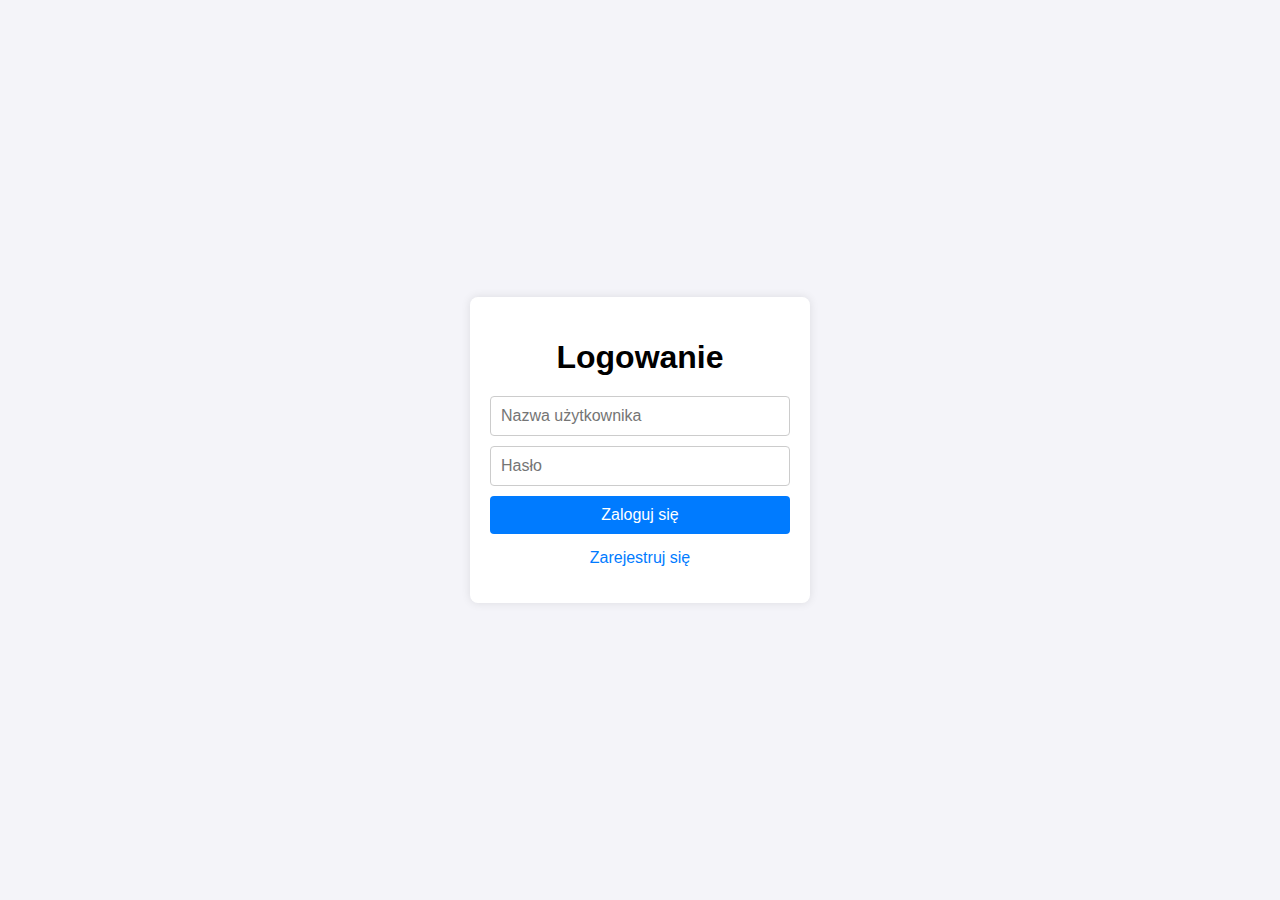
==== index.html @ 0eebd6fc "first commit" ====
<!DOCTYPE html>
<html lang="pl">
  <head>
    <meta charset="UTF-8" />
    <meta name="viewport" content="width=device-width, initial-scale=1.0" />
    <title>Logowanie</title>
    <link rel="stylesheet" href="style.css" />
  </head>
  <body>
    <div class="login-container">
      <h1>Logowanie</h1>
      <form action="login.php" method="POST">
        <input
          type="text"
          name="username"
          placeholder="Nazwa użytkownika"
          required
        />
        <input type="password" name="password" placeholder="Hasło" required />
        <button type="submit">Zaloguj się</button>
        <p><a href="register.html">Zarejestruj się</a></p>
      </form>
    </div>
  </body>
</html>
---- style.css ----
body {
    font-family: Arial, sans-serif;
    background-color: #f4f4f9;
    margin: 0;
    padding: 0;
    display: flex;
    justify-content: center;
    align-items: center;
    height: 100vh;
}

.login-container {
    background: white;
    padding: 20px;
    border-radius: 8px;
    box-shadow: 0 0 10px rgba(0, 0, 0, 0.1);
    width: 300px;
}

h1 {
    text-align: center;
    margin-bottom: 20px;
}

form {
    display: flex;
    flex-direction: column;
}

input {
    margin-bottom: 10px;
    padding: 10px;
    font-size: 16px;
    border: 1px solid #ccc;
    border-radius: 4px;   
}

button {
    padding: 10px;
    background-color: #007bff;
    color: white;
    border: none;
    border-radius: 4px;
    font-size: 16px;
    cursor: pointer;
}

button:hover {
    background-color: #0056b3;
}

select {
    margin-bottom: 10px;
    padding: 10px;
    font-size: 16px;
    border: 1px solid #ccc;
    border-radius: 4px;
    background-color: white;
}


p {
    text-align: center;
    margin-top: 15px;
}

a {
    color: #007bff;
    text-decoration: none;
}

a:hover {
    text-decoration: underline;
}
.logout-button {
    display: inline-block;
    padding: 10px;
    background-color: #4CAF50;
    color: white;
    text-decoration: none;
    border-radius: 4px;
    margin-top: 10px;
    margin-bottom: 10px;
    font-weight: bold;
}
.logout-button:hover {
    background-color: green;
}

.cancel-button {
    display: inline-block;
    padding: 10px 20px;
    background-color: rgb(241, 56, 56);
    color: white;
    text-decoration: none;
    border-radius: 4px;
    text-align: center;
    width: fit-content;
    min-width: 100px;
    margin: 0 auto;
}
.cancel-button:hover {
    background-color: red;
}
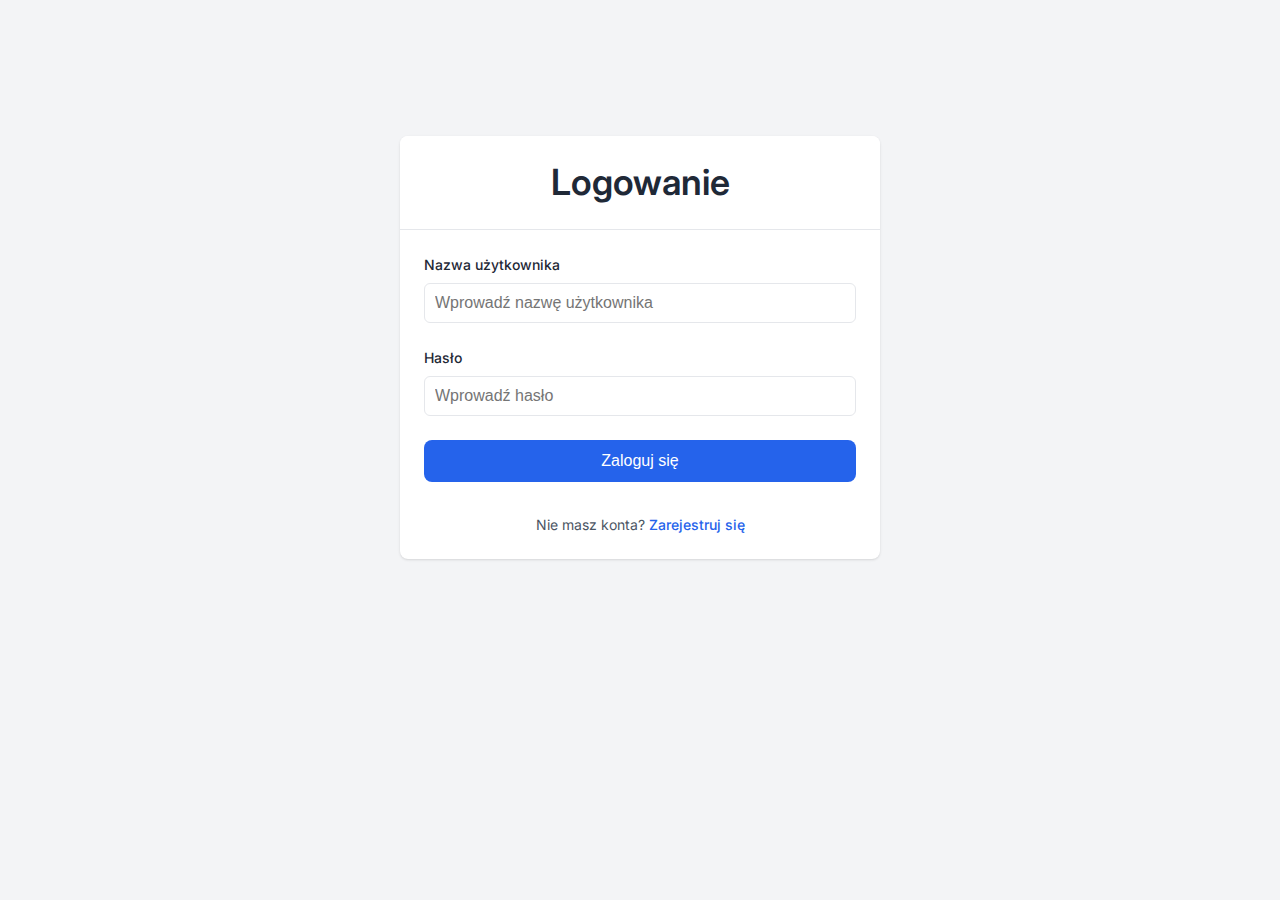
==== commit d8ebf699: "FINALNA WERSJA" ====
--- a/index.html
+++ b/index.html
@@ -3,23 +3,51 @@
   <head>
     <meta charset="UTF-8" />
     <meta name="viewport" content="width=device-width, initial-scale=1.0" />
-    <title>Logowanie</title>
+    <title>Logowanie - System Urlopowy</title>
     <link rel="stylesheet" href="style.css" />
+    <link
+      href="https://fonts.googleapis.com/css2?family=Inter:wght@400;500;600&display=swap"
+      rel="stylesheet"
+    />
   </head>
   <body>
-    <div class="login-container">
-      <h1>Logowanie</h1>
-      <form action="login.php" method="POST">
-        <input
-          type="text"
-          name="username"
-          placeholder="Nazwa użytkownika"
-          required
-        />
-        <input type="password" name="password" placeholder="Hasło" required />
-        <button type="submit">Zaloguj się</button>
-        <p><a href="register.html">Zarejestruj się</a></p>
-      </form>
+    <div class="container">
+      <div class="card form-container fade-in">
+        <div class="header-container">
+          <h1>Logowanie</h1>
+        </div>
+        <form action="login.php" method="POST">
+          <div class="form-group">
+            <label for="username">Nazwa użytkownika</label>
+            <input
+              type="text"
+              id="username"
+              name="username"
+              class="form-control"
+              placeholder="Wprowadź nazwę użytkownika"
+              required
+            />
+          </div>
+          <div class="form-group">
+            <label for="password">Hasło</label>
+            <input
+              type="password"
+              id="password"
+              name="password"
+              class="form-control"
+              placeholder="Wprowadź hasło"
+              required
+            />
+          </div>
+          <div class="form-group">
+            <button type="submit" class="button">Zaloguj się</button>
+          </div>
+          <p class="text-center">
+            Nie masz konta?
+            <a href="register.html" class="text-primary">Zarejestruj się</a>
+          </p>
+        </form>
+      </div>
     </div>
   </body>
 </html>
--- a/style.css
+++ b/style.css
@@ -1,104 +1,531 @@
+:root {
+  --primary-color: #2563eb;
+  --primary-hover: #1d4ed8;
+  --success-color: #059669;
+  --success-hover: #047857;
+  --danger-color: #dc2626;
+  --danger-hover: #b91c1c;
+  --warning-color: #d97706;
+  --text-primary: #1f2937;
+  --text-secondary: #4b5563;
+  --background-light: #f3f4f6;
+  --background-white: #ffffff;
+  --border-color: #e5e7eb;
+  --shadow-sm: 0 1px 2px 0 rgb(0 0 0 / 0.05);
+  --shadow: 0 1px 3px 0 rgb(0 0 0 / 0.1), 0 1px 2px -1px rgb(0 0 0 / 0.1);
+  --shadow-md: 0 4px 6px -1px rgb(0 0 0 / 0.1), 0 2px 4px -2px rgb(0 0 0 / 0.1);
+  --radius-sm: 0.375rem;
+  --radius: 0.5rem;
+  --radius-lg: 0.75rem;
+}
+
+* {
+  margin: 0;
+  padding: 0;
+  box-sizing: border-box;
+}
+
 body {
-    font-family: Arial, sans-serif;
-    background-color: #f4f4f9;
+  font-family: "Inter", system-ui, -apple-system, sans-serif;
+  line-height: 1.5;
+  color: var(--text-primary);
+  background-color: var(--background-light);
+  -webkit-font-smoothing: antialiased;
+}
+
+.container {
+  width: 100%;
+  max-width: 1200px;
+  margin: 0 auto;
+  padding: 1.5rem;
+  padding-top: 6.5rem;
+}
+
+/* Typography */
+h1,
+h2,
+h3,
+h4,
+h5,
+h6 {
+  font-weight: 600;
+  line-height: 1.25;
+  color: var(--text-primary);
+  margin-bottom: 1rem;
+}
+
+h1 {
+  font-size: 2.25rem;
+}
+h2 {
+  font-size: 1.875rem;
+}
+h3 {
+  font-size: 1.5rem;
+}
+
+p {
+  margin-bottom: 1rem;
+  color: var(--text-secondary);
+}
+
+/* Header */
+.header-container {
+  background-color: var(--background-white);
+  padding: 1.5rem;
+  border-radius: var(--radius);
+  margin-bottom: 2rem;
+  display: flex;
+  justify-content: center;
+  align-items: center;
+  gap: 1rem;
+}
+
+/* Buttons */
+.button {
+  display: inline-flex;
+  align-items: center;
+  justify-content: center;
+  padding: 0.625rem 1.25rem;
+  font-size: 0.875rem;
+  font-weight: 500;
+  border-radius: var(--radius);
+  border: none;
+  cursor: pointer;
+  transition: all 0.2s ease;
+  text-decoration: none;
+  gap: 0.5rem;
+  background-color: var(--primary-color);
+  color: white;
+}
+
+.button:hover {
+  background-color: var(--primary-hover);
+  transform: translateY(-1px);
+}
+
+.button-success {
+  background-color: var(--success-color);
+}
+
+.button-success:hover {
+  background-color: var(--success-hover);
+}
+
+.button-danger {
+  background-color: var(--danger-color);
+}
+
+.button-danger:hover {
+  background-color: var(--danger-hover);
+}
+
+.button-warning {
+  background-color: var(--warning-color);
+}
+
+/* Forms */
+.form-container {
+  background-color: var(--background-white);
+  padding: 2rem;
+  border-radius: var(--radius);
+  box-shadow: var(--shadow);
+}
+
+.form-group {
+  margin-bottom: 1.5rem;
+}
+
+.form-group label {
+  display: block;
+  font-size: 0.875rem;
+  font-weight: 500;
+  color: var(--text-primary);
+  margin-bottom: 0.5rem;
+}
+
+.form-control {
+  width: 100%;
+  padding: 0.625rem;
+  font-size: 0.875rem;
+  border: 1px solid var(--border-color);
+  border-radius: var(--radius-sm);
+  background-color: var(--background-white);
+  transition: border-color 0.2s ease;
+}
+
+.form-control:focus {
+  outline: none;
+  border-color: var(--primary-color);
+  box-shadow: 0 0 0 2px rgba(37, 99, 235, 0.1);
+}
+
+textarea.form-control {
+  min-height: 100px;
+  resize: vertical;
+}
+
+/* Tables */
+.table-container {
+  background-color: var(--background-white);
+  border-radius: var(--radius);
+  box-shadow: var(--shadow);
+  overflow: hidden;
+  margin-bottom: 2rem;
+}
+
+table {
+  width: 100%;
+  border-collapse: collapse;
+  font-size: 0.875rem;
+}
+
+th {
+  background-color: var(--background-light);
+  font-weight: 600;
+  text-align: left;
+  padding: 1rem;
+  color: var(--text-primary);
+}
+
+td {
+  padding: 1rem;
+  border-top: 1px solid var(--border-color);
+  color: var(--text-secondary);
+}
+
+tbody tr:hover {
+  background-color: var(--background-light);
+}
+
+/* Status Badges */
+.status-badge {
+  display: inline-flex;
+  align-items: center;
+  padding: 0.25rem 0.75rem;
+  border-radius: 9999px;
+  font-size: 0.75rem;
+  font-weight: 500;
+}
+
+.status-oczekujacy {
+  background-color: #fef3c7;
+  color: #92400e;
+}
+
+.status-zatwierdzony {
+  background-color: #dcfce7;
+  color: #166534;
+}
+
+.status-odrzucony {
+  background-color: #fee2e2;
+  color: #991b1b;
+}
+
+/* Cards */
+.card {
+  background-color: var(--background-white);
+  border-radius: var(--radius);
+  box-shadow: var(--shadow);
+  padding: 1.5rem;
+  margin-bottom: 1.5rem;
+}
+
+/* Enhanced Responsive Design */
+@media (max-width: 1024px) {
+  .container {
+    padding: 1rem;
+    padding-top: 5rem;
+    max-width: 100%;
+  }
+
+  .table-container {
+    overflow-x: auto;
+    -webkit-overflow-scrolling: touch;
+  }
+
+  table {
+    min-width: 800px;
+  }
+}
+
+@media (max-width: 768px) {
+  .header-container {
+    flex-direction: column;
+    text-align: center;
+    padding: 1rem;
+  }
+
+  .button {
+    width: 100%;
+    margin-bottom: 0.5rem;
+  }
+
+  .form-container {
+    padding: 1rem;
+  }
+
+  .top-nav {
+    padding: 0.75rem;
+    gap: 0.75rem;
+  }
+
+  .actions-container {
+    flex-direction: column;
+    gap: 0.75rem;
+  }
+
+  .actions-container .button {
+    width: 100%;
+  }
+}
+
+@media (max-width: 640px) {
+  h1 {
+    font-size: 1.75rem;
+  }
+
+  h2 {
+    font-size: 1.5rem;
+  }
+
+  h3 {
+    font-size: 1.25rem;
+  }
+
+  .form-container {
+    padding: 1rem;
+    margin: 0.5rem;
+  }
+
+  .card {
+    padding: 1rem;
+    margin: 0.5rem 0;
+  }
+
+  .form-group {
+    margin-bottom: 1rem;
+  }
+
+  .status-badge {
+    width: 100%;
+    justify-content: center;
+    margin: 0.25rem 0;
+  }
+
+  td,
+  th {
+    padding: 0.75rem;
+    font-size: 0.813rem;
+  }
+
+  .form-control {
+    font-size: 1rem;
+    padding: 0.75rem;
+  }
+}
+
+/* Add touch-friendly tap targets */
+@media (hover: none) {
+  .button,
+  .form-control,
+  select,
+  input[type="submit"] {
+    min-height: 44px;
+  }
+
+  .top-nav a,
+  .button {
+    padding: 0.75rem 1rem;
+  }
+}
+
+/* Improve table responsiveness */
+.table-responsive {
+  display: block;
+  width: 100%;
+  overflow-x: auto;
+  -webkit-overflow-scrolling: touch;
+  -ms-overflow-style: -ms-autohiding-scrollbar;
+}
+
+/* Flexible grid system */
+.grid {
+  display: grid;
+  gap: 1.5rem;
+  grid-template-columns: repeat(auto-fit, minmax(280px, 1fr));
+}
+
+/* Utility classes for responsive spacing */
+.mt-mobile {
+  margin-top: 1rem;
+}
+
+@media (min-width: 768px) {
+  .mt-mobile {
+    margin-top: 0;
+  }
+}
+
+/* Ensure proper form element sizing on iOS */
+input,
+select,
+textarea {
+  font-size: 16px !important;
+}
+
+/* Prevent zoom on focus for iOS */
+@supports (-webkit-touch-callout: none) {
+  input,
+  select,
+  textarea {
+    font-size: 16px !important;
+  }
+}
+
+/* Accessibility */
+:focus {
+  outline: 2px solid var(--primary-color);
+  outline-offset: 2px;
+}
+
+@media (prefers-reduced-motion: reduce) {
+  * {
+    animation-duration: 0.01ms !important;
+    animation-iteration-count: 1 !important;
+    transition-duration: 0.01ms !important;
+    scroll-behavior: auto !important;
+  }
+}
+
+/* Text Utilities */
+.text-center {
+  text-align: center;
+}
+
+.text-primary {
+  color: var(--primary-color);
+  text-decoration: none;
+  font-weight: 500;
+  transition: color 0.2s ease;
+}
+
+.text-primary:hover {
+  color: var(--primary-hover);
+  text-decoration: underline;
+}
+
+/* Form Container Specific */
+.form-container {
+  max-width: 480px;
+  margin: 2rem auto;
+}
+
+.form-container .header-container {
+  margin: -1.5rem -1.5rem 1.5rem -1.5rem;
+  padding: 1.5rem;
+  border-bottom: 1px solid var(--border-color);
+  border-radius: var(--radius) var(--radius) 0 0;
+}
+
+.form-container .header-container h1 {
+  margin-bottom: 0;
+  text-align: center;
+}
+
+.form-container .button {
+  width: 100%;
+  justify-content: center;
+  margin-bottom: 0.5rem;
+  font-size: 1rem;
+  padding: 0.75rem 1.5rem;
+}
+
+.form-container .form-group:last-child {
+  margin-bottom: 0;
+}
+
+.form-container p {
+  font-size: 0.875rem;
+  margin-bottom: 0;
+}
+
+@media (max-width: 640px) {
+  .form-container {
+    margin: 1rem auto;
+  }
+
+  .form-container .header-container {
+    margin: -1rem -1rem 1rem -1rem;
+    padding: 1rem;
+  }
+}
+
+/* Top Navigation Bar */
+.top-nav {
+  position: fixed;
+  top: 0;
+  left: 0;
+  right: 0;
+  background-color: var(--background-white);
+  padding: 0.75rem 1.5rem;
+  box-shadow: var(--shadow);
+  display: flex;
+  justify-content: space-between;
+  align-items: center;
+  z-index: 1000;
+  height: 64px;
+}
+
+.top-nav .home-link {
+  display: flex;
+  align-items: center;
+  gap: 0.5rem;
+  color: var(--text-primary);
+  text-decoration: none;
+  font-weight: 500;
+  white-space: nowrap;
+}
+
+.top-nav .home-link:hover {
+  color: var(--primary-color);
+}
+
+.top-nav .nav-actions {
+  display: flex;
+  align-items: center;
+}
+
+@media (max-width: 768px) {
+  .top-nav {
+    padding: 0.5rem 1rem;
+  }
+
+  .top-nav .button {
+    padding: 0.5rem 1rem;
     margin: 0;
-    padding: 0;
-    display: flex;
-    justify-content: center;
-    align-items: center;
-    height: 100vh;
-}
-
-.login-container {
-    background: white;
-    padding: 20px;
-    border-radius: 8px;
-    box-shadow: 0 0 10px rgba(0, 0, 0, 0.1);
-    width: 300px;
-}
-
-h1 {
-    text-align: center;
-    margin-bottom: 20px;
-}
-
-form {
-    display: flex;
-    flex-direction: column;
-}
-
-input {
-    margin-bottom: 10px;
-    padding: 10px;
-    font-size: 16px;
-    border: 1px solid #ccc;
-    border-radius: 4px;   
-}
-
-button {
-    padding: 10px;
-    background-color: #007bff;
-    color: white;
-    border: none;
-    border-radius: 4px;
-    font-size: 16px;
-    cursor: pointer;
-}
-
-button:hover {
-    background-color: #0056b3;
-}
-
-select {
-    margin-bottom: 10px;
-    padding: 10px;
-    font-size: 16px;
-    border: 1px solid #ccc;
-    border-radius: 4px;
-    background-color: white;
-}
-
-
-p {
-    text-align: center;
-    margin-top: 15px;
-}
-
-a {
-    color: #007bff;
-    text-decoration: none;
-}
-
-a:hover {
-    text-decoration: underline;
-}
-.logout-button {
-    display: inline-block;
-    padding: 10px;
-    background-color: #4CAF50;
-    color: white;
-    text-decoration: none;
-    border-radius: 4px;
-    margin-top: 10px;
-    margin-bottom: 10px;
-    font-weight: bold;
-}
-.logout-button:hover {
-    background-color: green;
-}
-
-.cancel-button {
-    display: inline-block;
-    padding: 10px 20px;
-    background-color: rgb(241, 56, 56);
-    color: white;
-    text-decoration: none;
-    border-radius: 4px;
-    text-align: center;
-    width: fit-content;
-    min-width: 100px;
-    margin: 0 auto;
-}
-.cancel-button:hover {
-    background-color: red;
-}
+    width: auto;
+    font-size: 0.875rem;
+  }
+
+  .top-nav .home-link {
+    font-size: 0.875rem;
+  }
+}
+
+/* Content Layout */
+.content-container {
+  background-color: var(--background-white);
+  border-radius: var(--radius);
+  box-shadow: var(--shadow);
+  padding: 1.5rem;
+  margin-bottom: 1.5rem;
+}
+
+.actions-container {
+  display: flex;
+  justify-content: flex-end;
+  gap: 1rem;
+  margin-bottom: 1.5rem;
+}
